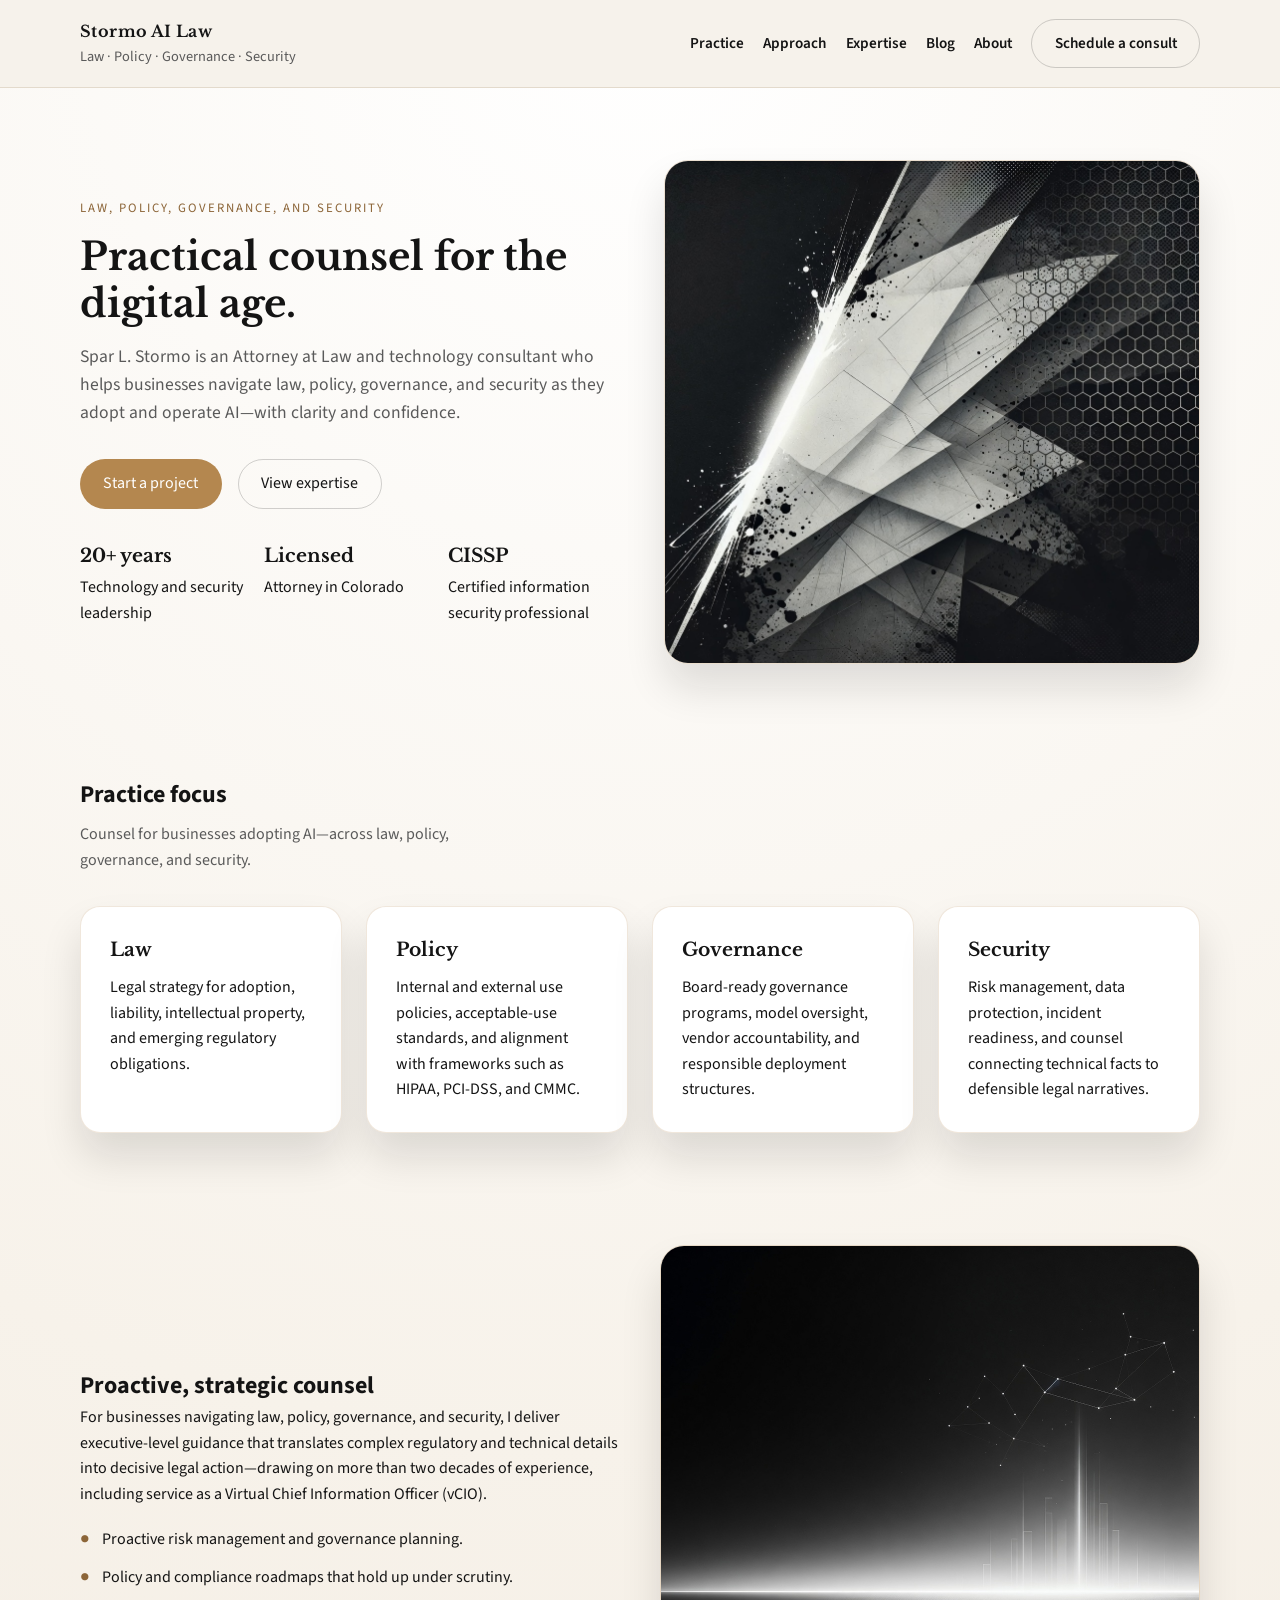
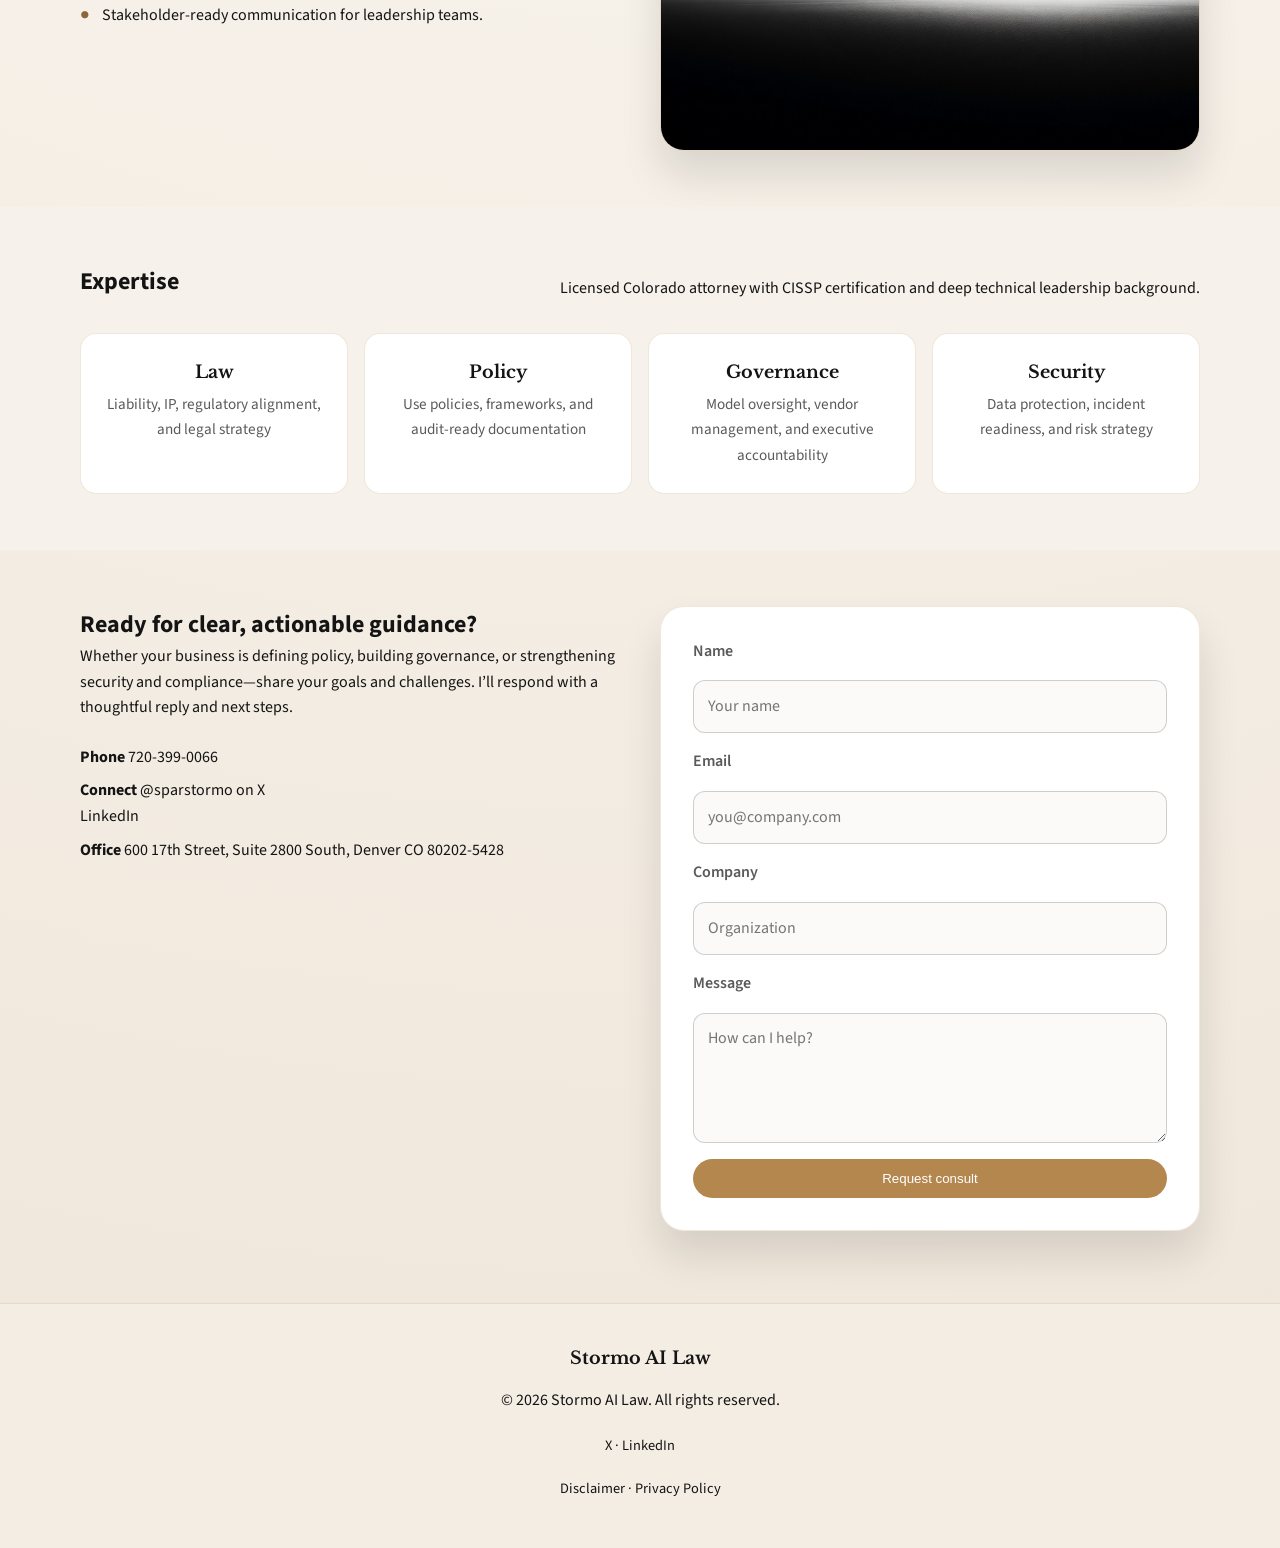
==== index.html @ 8c3a7515 "Add X and LinkedIn profile links across the site. Include social links in footers, contact sections," ====
<!doctype html>
<html lang="en">
  <head>
    <meta charset="utf-8" />
    <meta name="viewport" content="width=device-width, initial-scale=1" />
    <title>Stormo AI Law | Law, Policy, Governance & Security | Denver, Colorado</title>
    <meta name="description" content="Counsel for businesses on law, policy, governance, and security in the age of AI. Spar L. Stormo — Attorney at Law, CISSP. Licensed in Colorado." />
    <meta property="og:title" content="Stormo AI Law" />
    <meta property="og:description" content="Counsel for businesses on law, policy, governance, and security in the age of AI." />
    <meta property="og:image" content="https://stormo.com/assets/image2.jpg" />
    <meta property="og:image:alt" content="Abstract graphic representing governance and security" />
    <meta property="og:type" content="website" />
    <meta property="og:url" content="https://stormo.com/" />
    <meta name="twitter:card" content="summary_large_image" />
    <meta name="twitter:title" content="Stormo AI Law" />
    <meta name="twitter:description" content="Counsel for businesses on law, policy, governance, and security in the age of AI." />
    <meta name="twitter:image" content="https://stormo.com/assets/image2.jpg" />
    <link rel="canonical" href="https://stormo.com/" />
    <link rel="icon" href="favicon.ico" sizes="32x32" />
    <link rel="icon" href="favicon-32x32.png" type="image/png" sizes="32x32" />
    <link rel="apple-touch-icon" href="apple-touch-icon.png" />
    <link rel="preconnect" href="https://fonts.googleapis.com" />
    <link rel="preconnect" href="https://fonts.gstatic.com" crossorigin />
    <link
      href="https://fonts.googleapis.com/css2?family=Libre+Baskerville:wght@400;700&family=Source+Sans+3:wght@300;400;600&display=swap"
      rel="stylesheet"
    />
    <link rel="stylesheet" href="styles.css" />
    <script type="application/ld+json">
    {
      "@context": "https://schema.org",
      "@type": "LegalService",
      "name": "Stormo AI Law",
      "description": "Counsel for businesses on law, policy, governance, and security in the age of AI.",
      "url": "https://stormo.com",
      "logo": "https://stormo.com/assets/image2.jpg",
      "image": "https://stormo.com/assets/image2.jpg",
      "address": {
        "@type": "PostalAddress",
        "streetAddress": "600 17th Street, Suite 2800 South",
        "addressLocality": "Denver",
        "addressRegion": "CO",
        "postalCode": "80202-5428",
        "addressCountry": "US"
      },
      "telephone": "+17203990066",
      "email": "info@stormo.com",
      "sameAs": [
        "https://x.com/sparstormo",
        "https://www.linkedin.com/in/sparstormo/"
      ],
      "areaServed": {
        "@type": "Country",
        "name": "United States"
      },
      "serviceType": ["Law", "Policy", "Governance", "Security"],
      "founder": {
        "@type": "Person",
        "name": "Spar L. Stormo",
        "jobTitle": "Attorney at Law",
        "knowsAbout": ["Artificial Intelligence", "Law", "Policy", "Governance", "Security", "HIPAA", "PCI-DSS", "CMMC"],
        "hasCredential": {
          "@type": "EducationalOccupationalCredential",
          "credentialCategory": "Professional Certification",
          "name": "CISSP"
        }
      }
    }
    </script>
  </head>
  <body>
    <a class="skip-link" href="#main">Skip to content</a>
    <header class="site-header">
      <div class="wrap">
        <a href="index.html" class="brand">
          <div>
            <p class="brand-title">Stormo AI Law</p>
            <p class="brand-subtitle">Law · Policy · Governance · Security</p>
          </div>
        </a>
        <button class="nav-toggle" type="button" aria-expanded="false" aria-controls="site-nav" aria-label="Open menu">
          <span class="nav-toggle-icon" aria-hidden="true"></span>
        </button>
        <nav class="nav" id="site-nav">
          <a href="#practice">Practice</a>
          <a href="#approach">Approach</a>
          <a href="#expertise">Expertise</a>
          <a href="blog.html">Blog</a>
          <a href="about.html">About</a>
          <a href="#contact" class="btn">Schedule a consult</a>
        </nav>
      </div>
    </header>

    <main id="main">
      <section class="hero">
        <div class="wrap hero-grid">
          <div class="hero-copy">
            <p class="kicker">Law, policy, governance, and security</p>
            <h1>Practical counsel for the digital age.</h1>
            <p class="lede">
              Spar L. Stormo is an Attorney at Law and technology consultant who
              helps businesses navigate law, policy, governance, and security as
              they adopt and operate AI—with clarity and confidence.
            </p>
            <div class="hero-actions">
              <a href="#contact" class="btn primary">Start a project</a>
              <a href="#expertise" class="btn ghost">View expertise</a>
            </div>
            <div class="hero-highlights">
              <div>
                <h3>20+ years</h3>
                <p>Technology and security leadership</p>
              </div>
              <div>
                <h3>Licensed</h3>
                <p>Attorney in Colorado</p>
              </div>
              <div>
                <h3>CISSP</h3>
                <p>Certified information security professional</p>
              </div>
            </div>
          </div>
          <div class="hero-image">
            <img src="assets/image2.jpg" alt="Abstract graphic representing policy, governance, and security" width="896" height="504" />
          </div>
        </div>
      </section>

      <section id="practice" class="band">
        <div class="wrap">
          <h2>Practice focus</h2>
          <p class="band-intro">Counsel for businesses adopting AI—across law, policy, governance, and security.</p>
          <div class="cards">
            <article>
              <h3>Law</h3>
              <p>
                Legal strategy for adoption, liability, intellectual property,
                and emerging regulatory obligations.
              </p>
            </article>
            <article>
              <h3>Policy</h3>
              <p>
                Internal and external use policies, acceptable-use standards, and
                alignment with frameworks such as HIPAA, PCI-DSS, and CMMC.
              </p>
            </article>
            <article>
              <h3>Governance</h3>
              <p>
                Board-ready governance programs, model oversight, vendor
                accountability, and responsible deployment structures.
              </p>
            </article>
            <article>
              <h3>Security</h3>
              <p>
                Risk management, data protection, incident readiness,
                and counsel connecting technical facts to defensible legal narratives.
              </p>
            </article>
          </div>
        </div>
      </section>

      <section id="approach" class="split">
        <div class="wrap split-grid">
          <div>
            <h2>Proactive, strategic counsel</h2>
            <p>
              For businesses navigating law, policy, governance, and security,
              I deliver executive-level guidance that translates complex regulatory
              and technical details into decisive legal action—drawing on more than
              two decades of experience, including service as a Virtual Chief
              Information Officer (vCIO).
            </p>
            <ul>
              <li>Proactive risk management and governance planning.</li>
              <li>Policy and compliance roadmaps that hold up under scrutiny.</li>
              <li>Stakeholder-ready communication for leadership teams.</li>
            </ul>
          </div>
          <div class="graphic-panel">
            <img src="assets/image1.jpg" alt="" width="896" height="504" loading="lazy" />
          </div>
        </div>
      </section>

      <section id="expertise" class="band muted">
        <div class="wrap">
          <div class="insights-head">
            <h2>Expertise</h2>
            <p>
              Licensed Colorado attorney with CISSP certification and deep
              technical leadership background.
            </p>
          </div>
          <div class="pillar-grid">
            <div class="pillar">
              <strong>Law</strong>
              <span>Liability, IP, regulatory alignment, and legal strategy</span>
            </div>
            <div class="pillar">
              <strong>Policy</strong>
              <span>Use policies, frameworks, and audit-ready documentation</span>
            </div>
            <div class="pillar">
              <strong>Governance</strong>
              <span>Model oversight, vendor management, and executive accountability</span>
            </div>
            <div class="pillar">
              <strong>Security</strong>
              <span>Data protection, incident readiness, and risk strategy</span>
            </div>
          </div>
        </div>
      </section>

      <section id="contact" class="contact">
        <div class="wrap contact-grid">
          <div>
            <h2>Ready for clear, actionable guidance?</h2>
            <p>
              Whether your business is defining policy, building governance,
              or strengthening security and compliance—share your goals and
              challenges. I’ll respond with a thoughtful reply and next steps.
            </p>
            <address class="contact-info">
              <p>
                <strong>Phone</strong>
                <a href="tel:+17203990066">720-399-0066</a>
              </p>
              <p>
                <strong>Connect</strong>
                <a href="https://x.com/sparstormo" target="_blank" rel="noopener noreferrer">@sparstormo on X</a><br />
                <a href="https://www.linkedin.com/in/sparstormo/" target="_blank" rel="noopener noreferrer">LinkedIn</a>
              </p>
              <p>
                <strong>Office</strong> 600 17th Street, Suite 2800 South, Denver
                CO 80202-5428
              </p>
            </address>
          </div>
          <form class="contact-card" id="contact-form">
            <label for="contact-name">Name</label>
            <input id="contact-name" name="name" type="text" placeholder="Your name" autocomplete="name" required />
            <label for="contact-email">Email</label>
            <input id="contact-email" name="email" type="email" placeholder="you@company.com" autocomplete="email" required />
            <label for="contact-company">Company</label>
            <input id="contact-company" name="company" type="text" placeholder="Organization" autocomplete="organization" />
            <label for="contact-message">Message</label>
            <textarea id="contact-message" name="body" rows="4" placeholder="How can I help?" required></textarea>
            <button type="submit" class="btn primary">Request consult</button>
          </form>
          <script>
            document.getElementById("contact-form").addEventListener("submit", function (e) {
              e.preventDefault();
              var name = encodeURIComponent(document.getElementById("contact-name").value || "");
              var email = encodeURIComponent(document.getElementById("contact-email").value || "");
              var company = encodeURIComponent(document.getElementById("contact-company").value || "");
              var body = encodeURIComponent(document.getElementById("contact-message").value || "");
              var line = "%0D%0A";
              var mailtoBody = "Name: " + name + line + "Email: " + email + line + "Company: " + company + line + line + "Message:" + line + body;
              window.location.href = "mailto:info@stormo.com?subject=Consultation%20Request&body=" + mailtoBody;
            });
          </script>
        </div>
      </section>
    </main>

    <footer class="site-footer">
      <div class="wrap footer-grid">
        <div class="footer-brand">
          <p>Stormo AI Law</p>
        </div>
        <p>© 2026 Stormo AI Law. All rights reserved.</p>
        <p class="footer-links">
          <a href="https://x.com/sparstormo" target="_blank" rel="noopener noreferrer">X</a> ·
          <a href="https://www.linkedin.com/in/sparstormo/" target="_blank" rel="noopener noreferrer">LinkedIn</a>
        </p>
        <p class="footer-links">
          <a href="disclaimer.html">Disclaimer</a> · <a href="privacy.html">Privacy Policy</a>
        </p>
      </div>
    </footer>
    <script src="nav.js"></script>
  </body>
</html>
---- styles.css ----
:root {
  color-scheme: only light;
  --ink: #141414;
  --muted: #5a5a5a;
  --accent: #b4874f;
  --accent-dark: #8c6538;
  --parchment: #f6f1ea;
  --linen: #efe6da;
  --panel-dark: #111111;
  --shadow: 0 24px 40px rgba(20, 17, 14, 0.12);
}

* {
  box-sizing: border-box;
  margin: 0;
  padding: 0;
}

body {
  font-family: "Source Sans 3", sans-serif;
  color: var(--ink);
  background: radial-gradient(circle at top, #ffffff 0%, #f7f2ea 45%, #efe6da 100%);
  line-height: 1.6;
}

img {
  max-width: 100%;
  display: block;
}

a {
  color: inherit;
  text-decoration: none;
}

.wrap {
  width: min(1120px, 92vw);
  margin: 0 auto;
}

.site-header {
  position: sticky;
  top: 0;
  z-index: 20;
  backdrop-filter: blur(14px);
  background: rgba(246, 241, 234, 0.92);
  border-bottom: 1px solid rgba(150, 120, 80, 0.2);
}

.skip-link {
  position: absolute;
  left: -9999px;
  top: 0;
  z-index: 100;
  padding: 0.75rem 1.25rem;
  background: var(--accent);
  color: #fff;
  font-weight: 600;
  border-radius: 0 0 12px 0;
}

.skip-link:focus-visible {
  left: 0;
  outline: 2px solid var(--ink);
  outline-offset: 2px;
}

.site-header .wrap {
  display: flex;
  align-items: center;
  justify-content: space-between;
  padding: 1.2rem 0;
  gap: 2rem;
}

.nav-toggle {
  display: none;
  align-items: center;
  justify-content: center;
  width: 2.75rem;
  height: 2.75rem;
  border-radius: 12px;
  border: 1px solid rgba(31, 31, 31, 0.2);
  background: #fff;
  cursor: pointer;
  flex-shrink: 0;
}

.nav-toggle:focus-visible {
  outline: 2px solid rgba(180, 135, 79, 0.6);
  outline-offset: 2px;
}

.nav-toggle-icon,
.nav-toggle-icon::before,
.nav-toggle-icon::after {
  display: block;
  width: 1.25rem;
  height: 2px;
  background: var(--ink);
  border-radius: 999px;
  transition: transform 0.2s ease, opacity 0.2s ease;
}

.nav-toggle-icon {
  position: relative;
}

.nav-toggle-icon::before,
.nav-toggle-icon::after {
  content: "";
  position: absolute;
  left: 0;
}

.nav-toggle-icon::before {
  top: -6px;
}

.nav-toggle-icon::after {
  top: 6px;
}

body.nav-open .nav-toggle-icon {
  background: transparent;
}

body.nav-open .nav-toggle-icon::before {
  top: 0;
  transform: rotate(45deg);
}

body.nav-open .nav-toggle-icon::after {
  top: 0;
  transform: rotate(-45deg);
}

.brand {
  display: flex;
  align-items: center;
  gap: 1rem;
}

.brand-mark {
  width: 48px;
  height: 48px;
  flex-shrink: 0;
}

.brand-title {
  font-family: "Libre Baskerville", serif;
  font-weight: 700;
  letter-spacing: 0.4px;
}

.brand-subtitle {
  color: var(--muted);
  font-size: 0.9rem;
}

.nav {
  display: flex;
  align-items: center;
  gap: 1.2rem;
  font-size: 0.95rem;
}

.nav a {
  position: relative;
  font-weight: 600;
}

.nav a::after {
  content: "";
  position: absolute;
  left: 0;
  bottom: -6px;
  width: 0;
  height: 2px;
  background: var(--accent);
  transition: width 0.2s ease;
}

.nav a:hover::after,
.nav a:focus-visible::after {
  width: 100%;
}

.btn {
  display: inline-flex;
  align-items: center;
  justify-content: center;
  padding: 0.7rem 1.4rem;
  border-radius: 999px;
  border: 1px solid rgba(31, 31, 31, 0.2);
  transition: transform 0.2s ease, box-shadow 0.2s ease, background 0.2s ease;
}

.btn:hover,
.btn:focus-visible {
  transform: translateY(-1px);
  box-shadow: 0 12px 20px rgba(31, 31, 31, 0.12);
}

.btn.primary {
  background: var(--accent);
  color: #fff;
  border-color: transparent;
}

.btn.primary:hover,
.btn.primary:focus-visible {
  background: var(--accent-dark);
}

.btn.ghost {
  background: transparent;
}

.hero {
  padding: 4.5rem 0 3.5rem;
}

.about-hero {
  padding: 4.5rem 0 3.5rem;
}

.about-grid {
  display: grid;
  grid-template-columns: repeat(auto-fit, minmax(280px, 1fr));
  gap: 3rem;
  align-items: center;
}

.about-image img {
  width: 100%;
  max-width: 360px;
  aspect-ratio: 1 / 1;
  object-fit: cover;
  object-position: center top;
  border-radius: 28px;
  box-shadow: var(--shadow);
  border: 1px solid rgba(180, 135, 79, 0.25);
}

.about-details {
  display: grid;
  grid-template-columns: repeat(auto-fit, minmax(180px, 1fr));
  gap: 1rem;
  margin-top: 2rem;
}

.about-details h3 {
  font-family: "Libre Baskerville", serif;
  margin-bottom: 0.3rem;
}

.hero-grid {
  display: grid;
  grid-template-columns: repeat(auto-fit, minmax(280px, 1fr));
  gap: 3rem;
  align-items: center;
}

.kicker {
  text-transform: uppercase;
  letter-spacing: 2px;
  font-size: 0.8rem;
  color: var(--accent-dark);
  margin-bottom: 1rem;
}

.hero h1 {
  font-family: "Libre Baskerville", serif;
  font-size: clamp(2.4rem, 3vw, 3.3rem);
  line-height: 1.2;
  margin-bottom: 1rem;
}

.lede {
  font-size: 1.1rem;
  color: var(--muted);
  margin-bottom: 2rem;
}

.hero-actions {
  display: flex;
  gap: 1rem;
  flex-wrap: wrap;
  margin-bottom: 2rem;
}

.hero-highlights {
  display: grid;
  grid-template-columns: repeat(auto-fit, minmax(150px, 1fr));
  gap: 1rem;
}

.hero-highlights h3 {
  font-family: "Libre Baskerville", serif;
  margin-bottom: 0.25rem;
}

.hero-image img {
  width: 100%;
  aspect-ratio: 16 / 9;
  object-fit: cover;
  object-position: right center;
  border-radius: 24px;
  box-shadow: var(--shadow);
  border: 1px solid rgba(180, 135, 79, 0.25);
}

.graphic-panel {
  border-radius: 24px;
  overflow: hidden;
  box-shadow: var(--shadow);
  border: 1px solid rgba(180, 135, 79, 0.25);
}

.about-hero .about-copy {
  max-width: 48rem;
}

.graphic-panel img,
.graphic-panel svg {
  width: 100%;
  display: block;
}

.graphic-panel img {
  aspect-ratio: 16 / 9;
  object-fit: cover;
  object-position: center;
}

.band {
  padding: 3.5rem 0;
}

.band-intro {
  margin-top: 0.5rem;
  color: var(--muted);
  max-width: 52ch;
}

.band.muted {
  background: var(--parchment);
}

.cards {
  display: grid;
  grid-template-columns: repeat(auto-fit, minmax(230px, 1fr));
  gap: 1.5rem;
  margin-top: 2rem;
}

.cards article {
  padding: 1.8rem;
  border-radius: 20px;
  background: #fff;
  box-shadow: var(--shadow);
  border: 1px solid rgba(180, 135, 79, 0.2);
}

.card-icon {
  width: 48px;
  height: 48px;
  margin-bottom: 1rem;
}

.cards h3 {
  font-family: "Libre Baskerville", serif;
  margin-bottom: 0.6rem;
}

.split {
  padding: 3.5rem 0;
}

.split-grid {
  display: grid;
  grid-template-columns: repeat(auto-fit, minmax(280px, 1fr));
  gap: 2.5rem;
  align-items: center;
}

.split ul {
  list-style: none;
  margin-top: 1.2rem;
  display: grid;
  gap: 0.8rem;
}

.split ul li {
  padding-left: 1.4rem;
  position: relative;
}

.split ul li::before {
  content: "●";
  position: absolute;
  left: 0;
  color: var(--accent-dark);
}

.insights-head {
  display: flex;
  justify-content: space-between;
  align-items: flex-end;
  gap: 1.5rem;
  flex-wrap: wrap;
}

.pillar-grid {
  display: grid;
  grid-template-columns: repeat(auto-fit, minmax(200px, 1fr));
  gap: 1rem;
  margin-top: 2rem;
}

.pillar {
  padding: 1.5rem;
  border-radius: 16px;
  background: #fff;
  border: 1px solid rgba(180, 135, 79, 0.2);
  text-align: center;
}

.pillar strong {
  display: block;
  font-family: "Libre Baskerville", serif;
  font-size: 1.1rem;
  margin-bottom: 0.35rem;
}

.pillar span {
  color: var(--muted);
  font-size: 0.95rem;
}

.contact {
  padding: 3.5rem 0 4.5rem;
}

.contact-grid {
  display: grid;
  grid-template-columns: repeat(auto-fit, minmax(280px, 1fr));
  gap: 2.5rem;
  align-items: start;
}

.contact-info {
  margin-top: 1.5rem;
  display: grid;
  gap: 0.5rem;
  font-style: normal;
}

.contact-card {
  background: #fff;
  padding: 2rem;
  border-radius: 24px;
  box-shadow: var(--shadow);
  border: 1px solid rgba(180, 135, 79, 0.2);
  display: grid;
  gap: 1rem;
}

.about-quote {
  background: var(--parchment);
  padding: 2rem;
  border-radius: 24px;
  border: 1px solid rgba(180, 135, 79, 0.2);
  display: grid;
  gap: 0.8rem;
}

.about-quote h3 {
  font-family: "Libre Baskerville", serif;
}

label {
  display: grid;
  gap: 0.4rem;
  font-weight: 600;
  color: var(--muted);
}

input,
textarea {
  font: inherit;
  padding: 0.8rem 0.9rem;
  border-radius: 12px;
  border: 1px solid rgba(31, 31, 31, 0.2);
  background: #fbfaf8;
}

input:focus,
textarea:focus {
  outline: 2px solid rgba(180, 135, 79, 0.4);
  border-color: rgba(180, 135, 79, 0.5);
}

.site-footer {
  padding: 2.5rem 0 3rem;
  border-top: 1px solid rgba(180, 135, 79, 0.2);
  background: #f3ede4;
}

.footer-grid {
  display: grid;
  gap: 1rem;
  justify-items: center;
  text-align: center;
}

.footer-brand {
  display: flex;
  align-items: center;
  gap: 0.75rem;
}

.footer-brand .brand-mark {
  width: 40px;
  height: 40px;
}

.footer-brand p {
  font-family: "Libre Baskerville", serif;
  font-weight: 700;
  font-size: 1.1rem;
}

.footer-links {
  font-size: 0.9rem;
  margin-top: 0.25rem;
}

/* Blog */
.blog-hero {
  padding: 4rem 0 2.5rem;
}

.blog-hero .lede {
  margin-bottom: 0;
  max-width: 52ch;
}

.blog-hero .lede a {
  color: var(--accent-dark);
  font-weight: 600;
}

.blog-hero .lede a:hover {
  text-decoration: underline;
}

.blog-list {
  display: grid;
  gap: 1.5rem;
  max-width: 680px;
}

.post-card {
  padding: 2rem;
  border-radius: 20px;
  background: #fff;
  box-shadow: var(--shadow);
  border: 1px solid rgba(180, 135, 79, 0.2);
  display: grid;
  gap: 0.5rem;
}

.post-date {
  font-size: 0.9rem;
  color: var(--muted);
}

.post-card h2 {
  font-family: "Libre Baskerville", serif;
  font-size: 1.35rem;
  line-height: 1.3;
  margin-bottom: 0.25rem;
}

.post-card h2 a:hover {
  color: var(--accent-dark);
}

.post-card p {
  color: var(--muted);
  font-size: 0.98rem;
}

.post-link {
  font-weight: 600;
  margin-top: 0.5rem;
  display: inline-block;
}

.post-link::after {
  content: " →";
  color: var(--accent);
}

.blog-empty {
  max-width: 680px;
  padding: 2rem;
  border-radius: 20px;
  background: #fff;
  box-shadow: var(--shadow);
  border: 1px solid rgba(180, 135, 79, 0.2);
}

.blog-empty h2 {
  font-family: "Libre Baskerville", serif;
  margin-bottom: 0.5rem;
}

.blog-empty a {
  color: var(--accent-dark);
  font-weight: 600;
}

.blog-empty a:hover {
  text-decoration: underline;
}

@media (max-width: 768px) {
  .site-header .wrap {
    flex-wrap: wrap;
    align-items: center;
  }

  .brand {
    flex: 1;
    min-width: 0;
  }

  .nav-toggle {
    display: inline-flex;
  }

  .nav {
    display: none;
    width: 100%;
    flex-direction: column;
    align-items: stretch;
    gap: 0.5rem;
    padding-top: 0.5rem;
  }

  body.nav-open .nav {
    display: flex;
  }

  .nav a.btn {
    width: 100%;
    margin-top: 0.25rem;
  }
}

@media (prefers-reduced-motion: reduce) {
  .nav-toggle-icon,
  .nav-toggle-icon::before,
  .nav-toggle-icon::after {
    transition: none;
  }
}

@media (max-width: 900px) and (min-width: 769px) {
  .site-header .wrap {
    flex-direction: column;
    align-items: flex-start;
  }

  .nav {
    flex-wrap: wrap;
    justify-content: flex-start;
  }
}

@media (max-width: 600px) {
  .hero {
    padding-top: 3.5rem;
  }

  .hero-actions {
    flex-direction: column;
    align-items: stretch;
  }
}
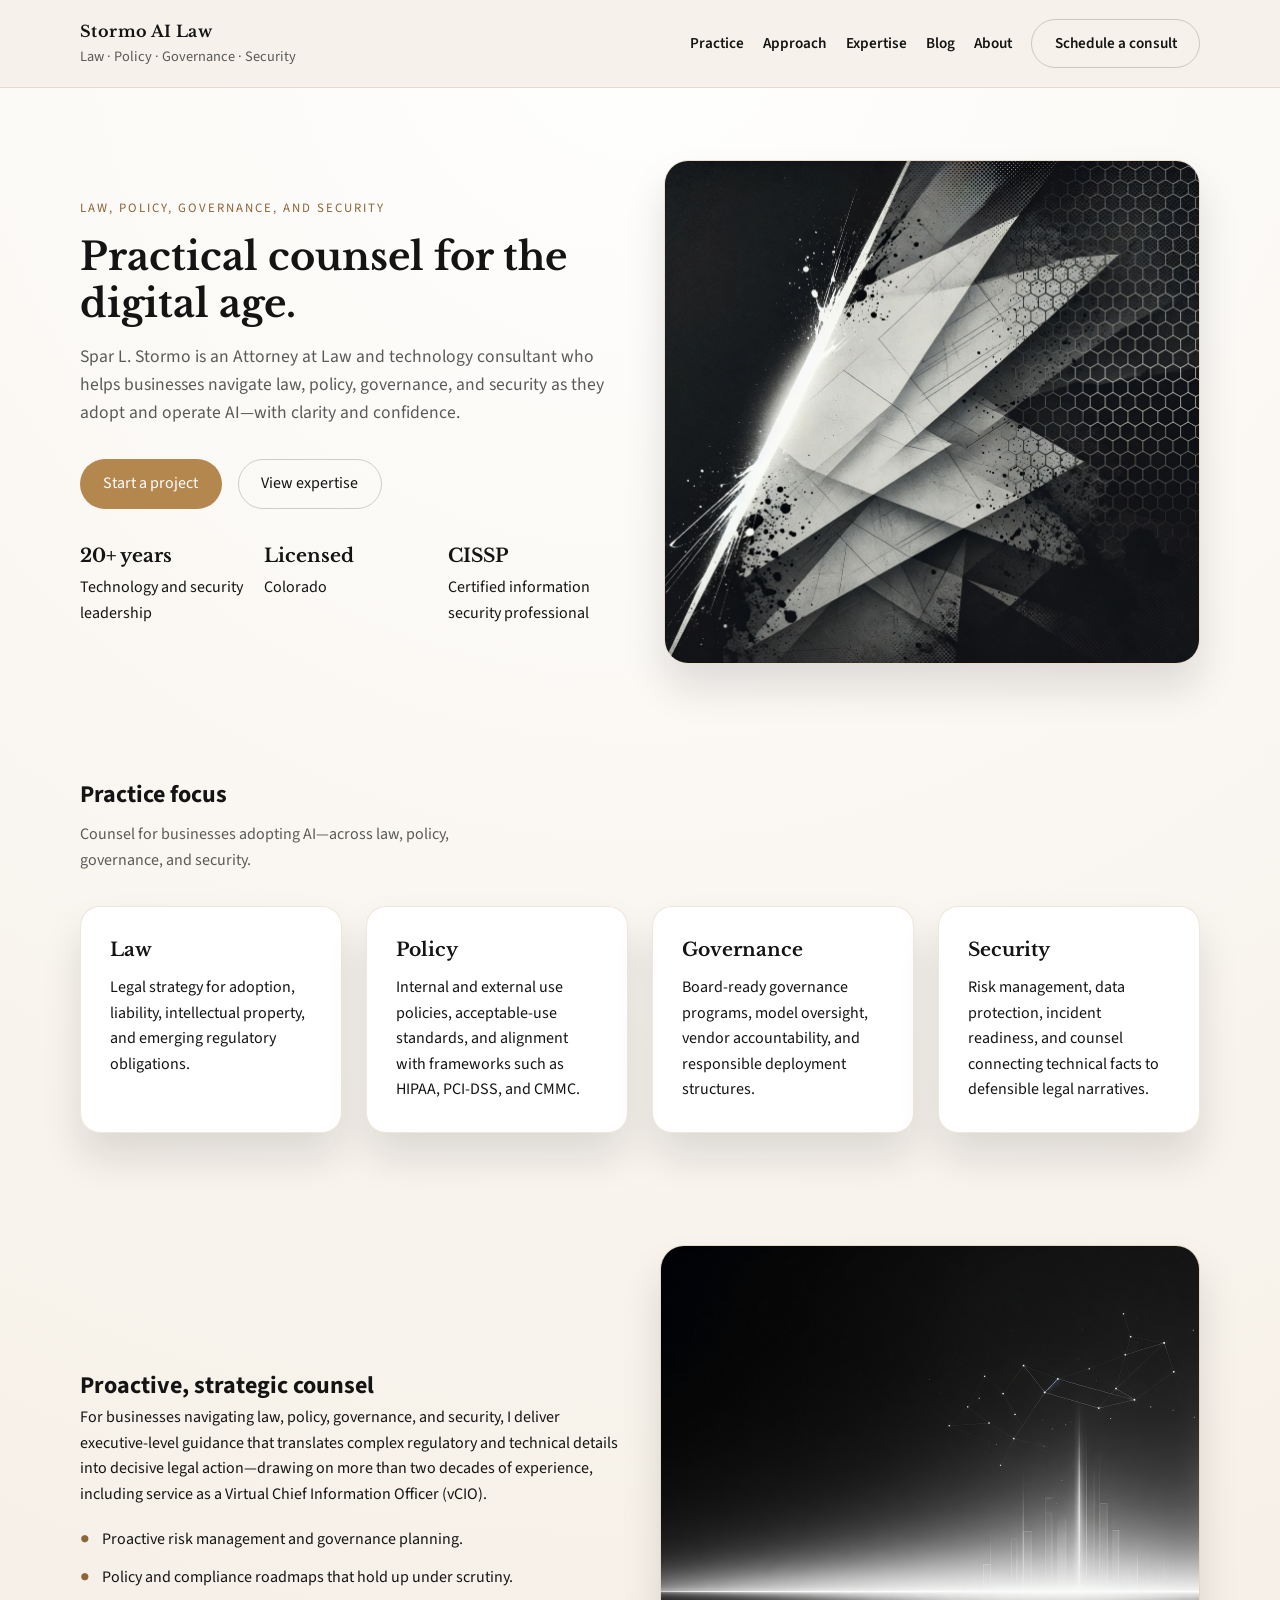
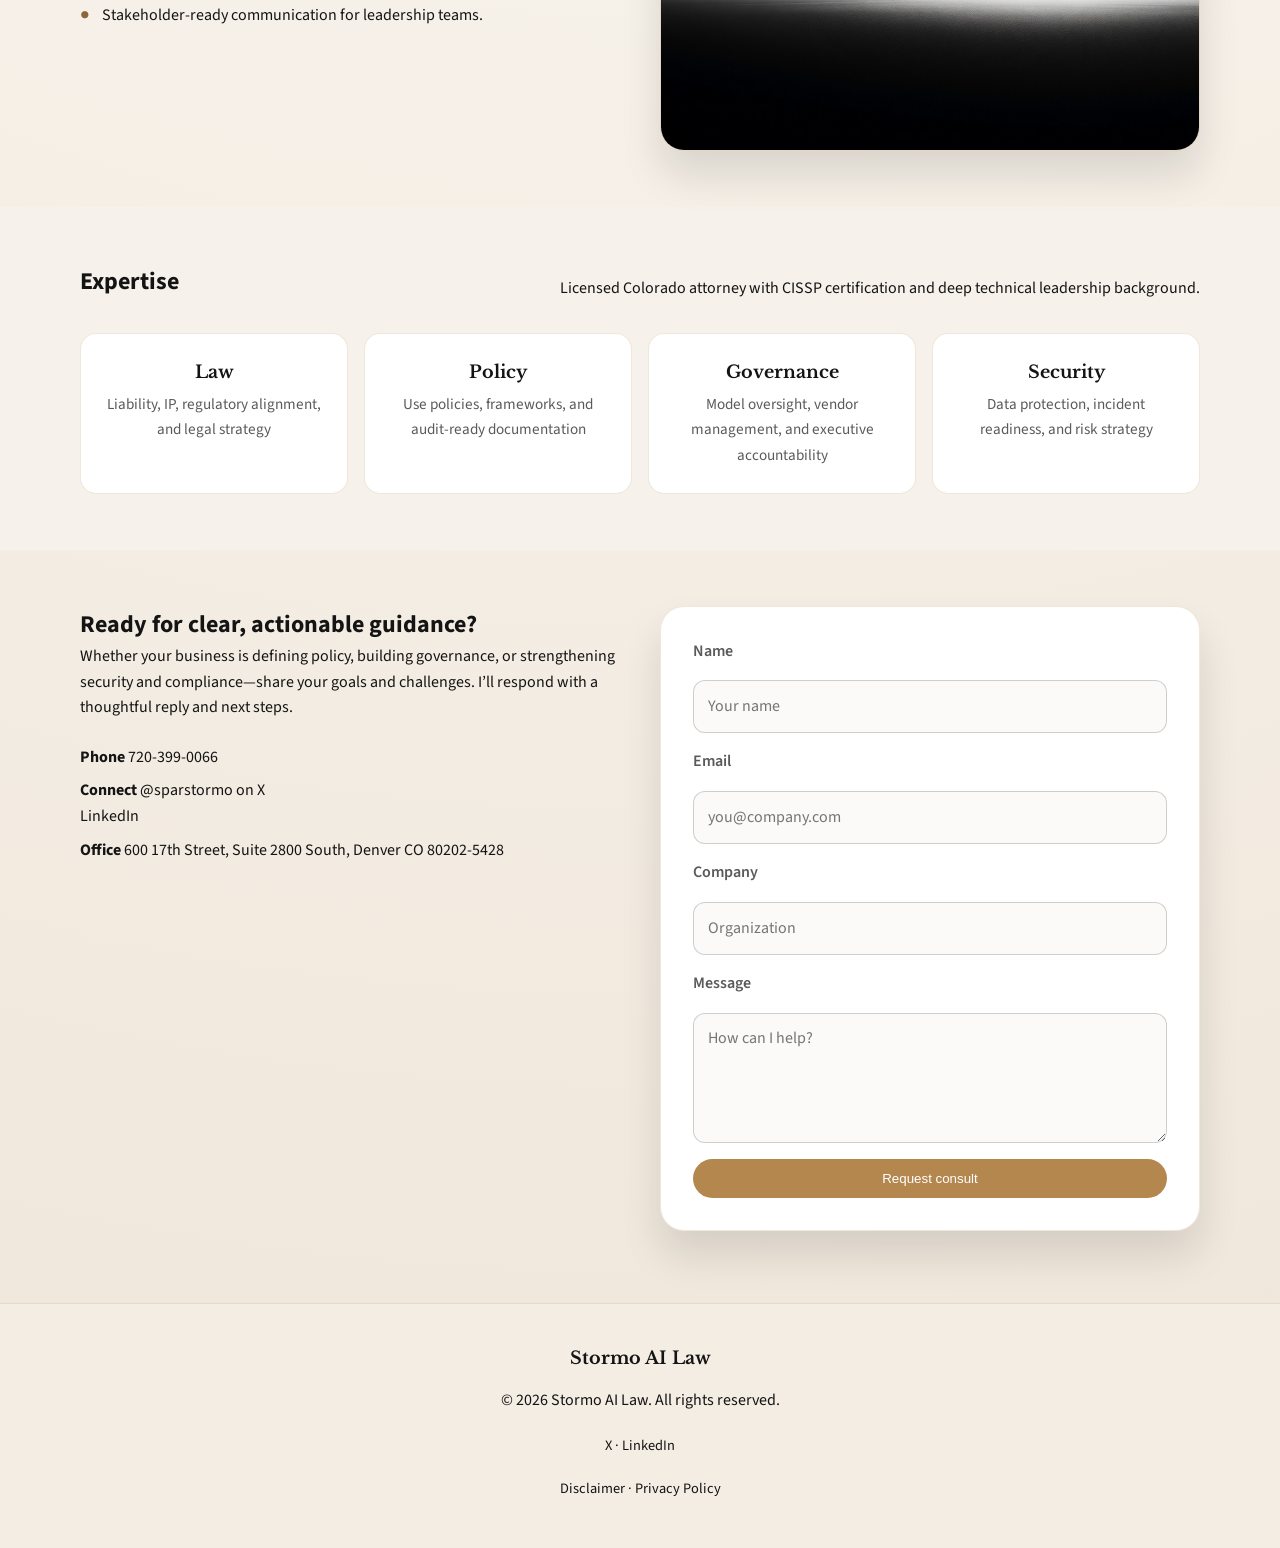
==== commit 6b9d7f28: "Simplify hero credential line to Licensed / Colorado." ====
--- a/index.html
+++ b/index.html
@@ -72,7 +72,7 @@
     <a class="skip-link" href="#main">Skip to content</a>
     <header class="site-header">
       <div class="wrap">
-        <a href="index.html" class="brand">
+        <a href="/" class="brand">
           <div>
             <p class="brand-title">Stormo AI Law</p>
             <p class="brand-subtitle">Law · Policy · Governance · Security</p>
@@ -85,8 +85,8 @@
           <a href="#practice">Practice</a>
           <a href="#approach">Approach</a>
           <a href="#expertise">Expertise</a>
-          <a href="blog.html">Blog</a>
-          <a href="about.html">About</a>
+          <a href="/blog">Blog</a>
+          <a href="/about">About</a>
           <a href="#contact" class="btn">Schedule a consult</a>
         </nav>
       </div>
@@ -114,7 +114,7 @@
               </div>
               <div>
                 <h3>Licensed</h3>
-                <p>Attorney in Colorado</p>
+                <p>Colorado</p>
               </div>
               <div>
                 <h3>CISSP</h3>
@@ -281,7 +281,7 @@
           <a href="https://www.linkedin.com/in/sparstormo/" target="_blank" rel="noopener noreferrer">LinkedIn</a>
         </p>
         <p class="footer-links">
-          <a href="disclaimer.html">Disclaimer</a> · <a href="privacy.html">Privacy Policy</a>
+          <a href="/disclaimer">Disclaimer</a> · <a href="/privacy">Privacy Policy</a>
         </p>
       </div>
     </footer>
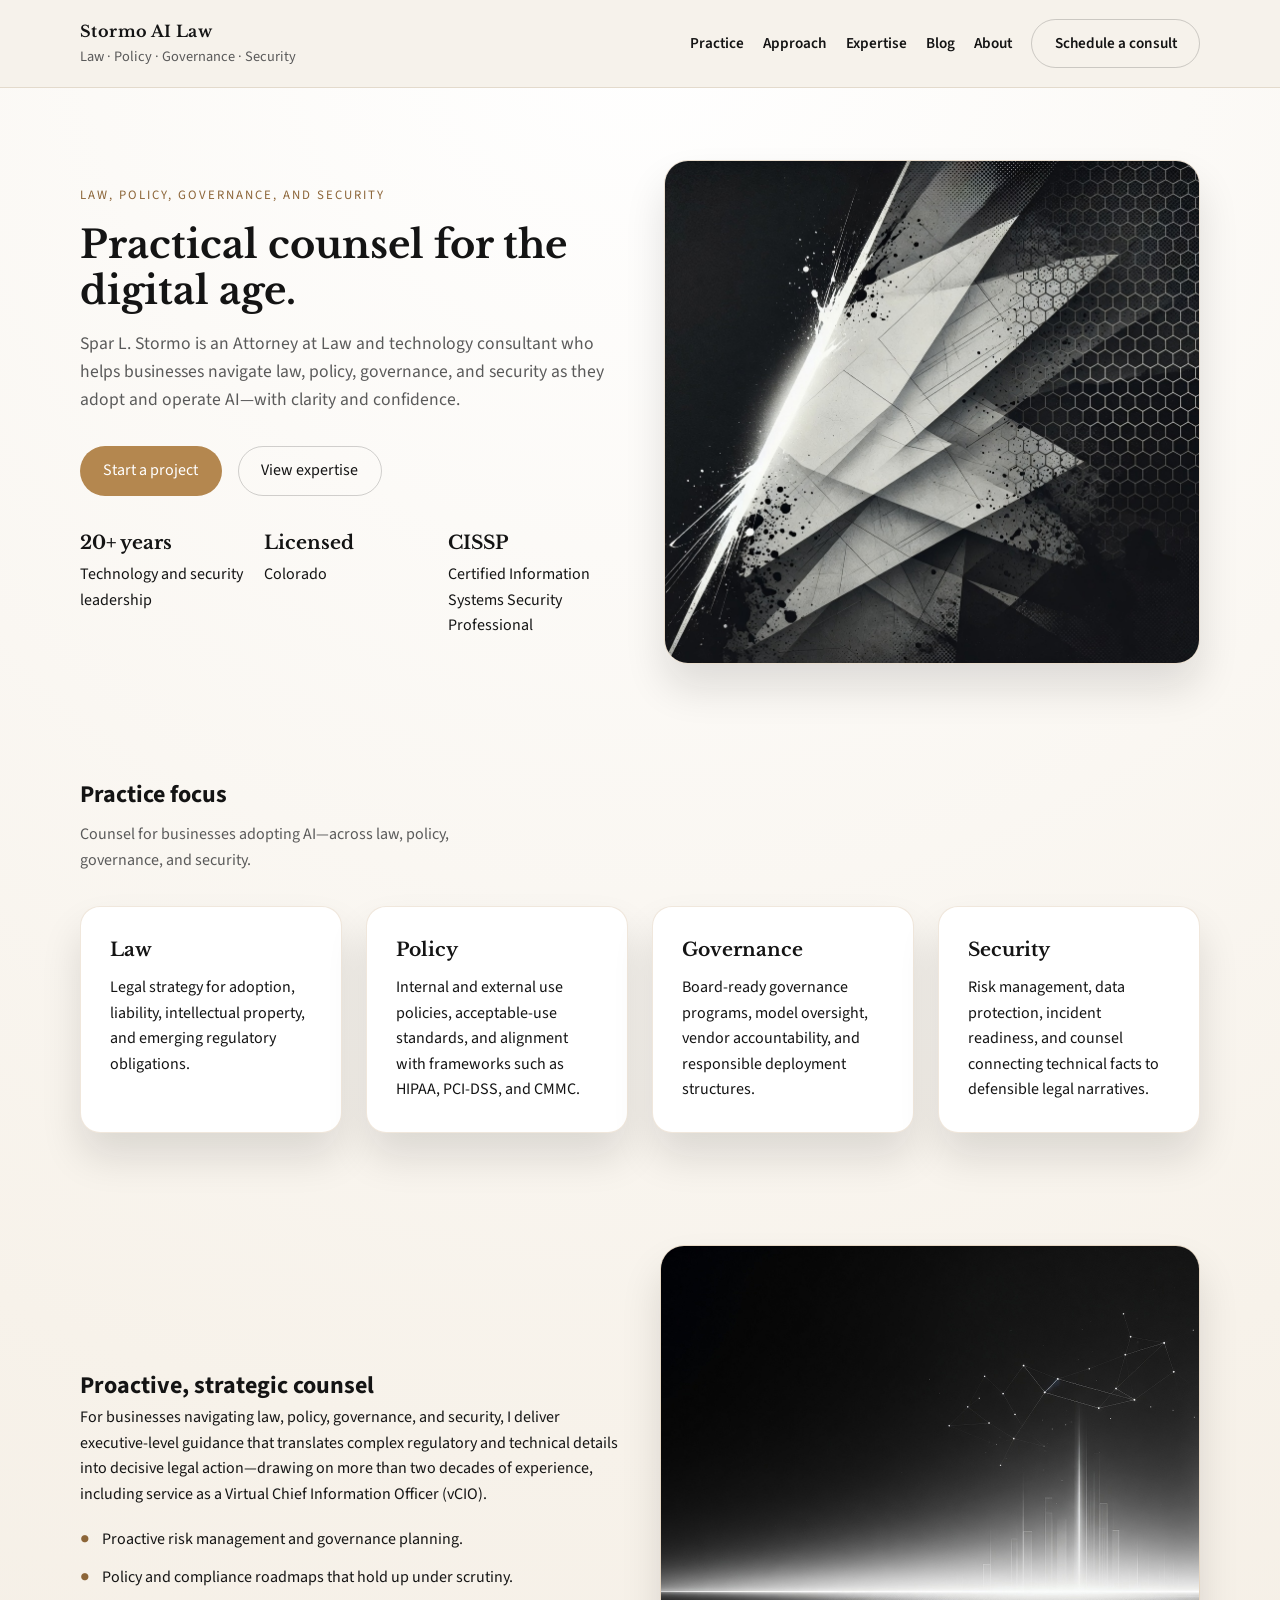
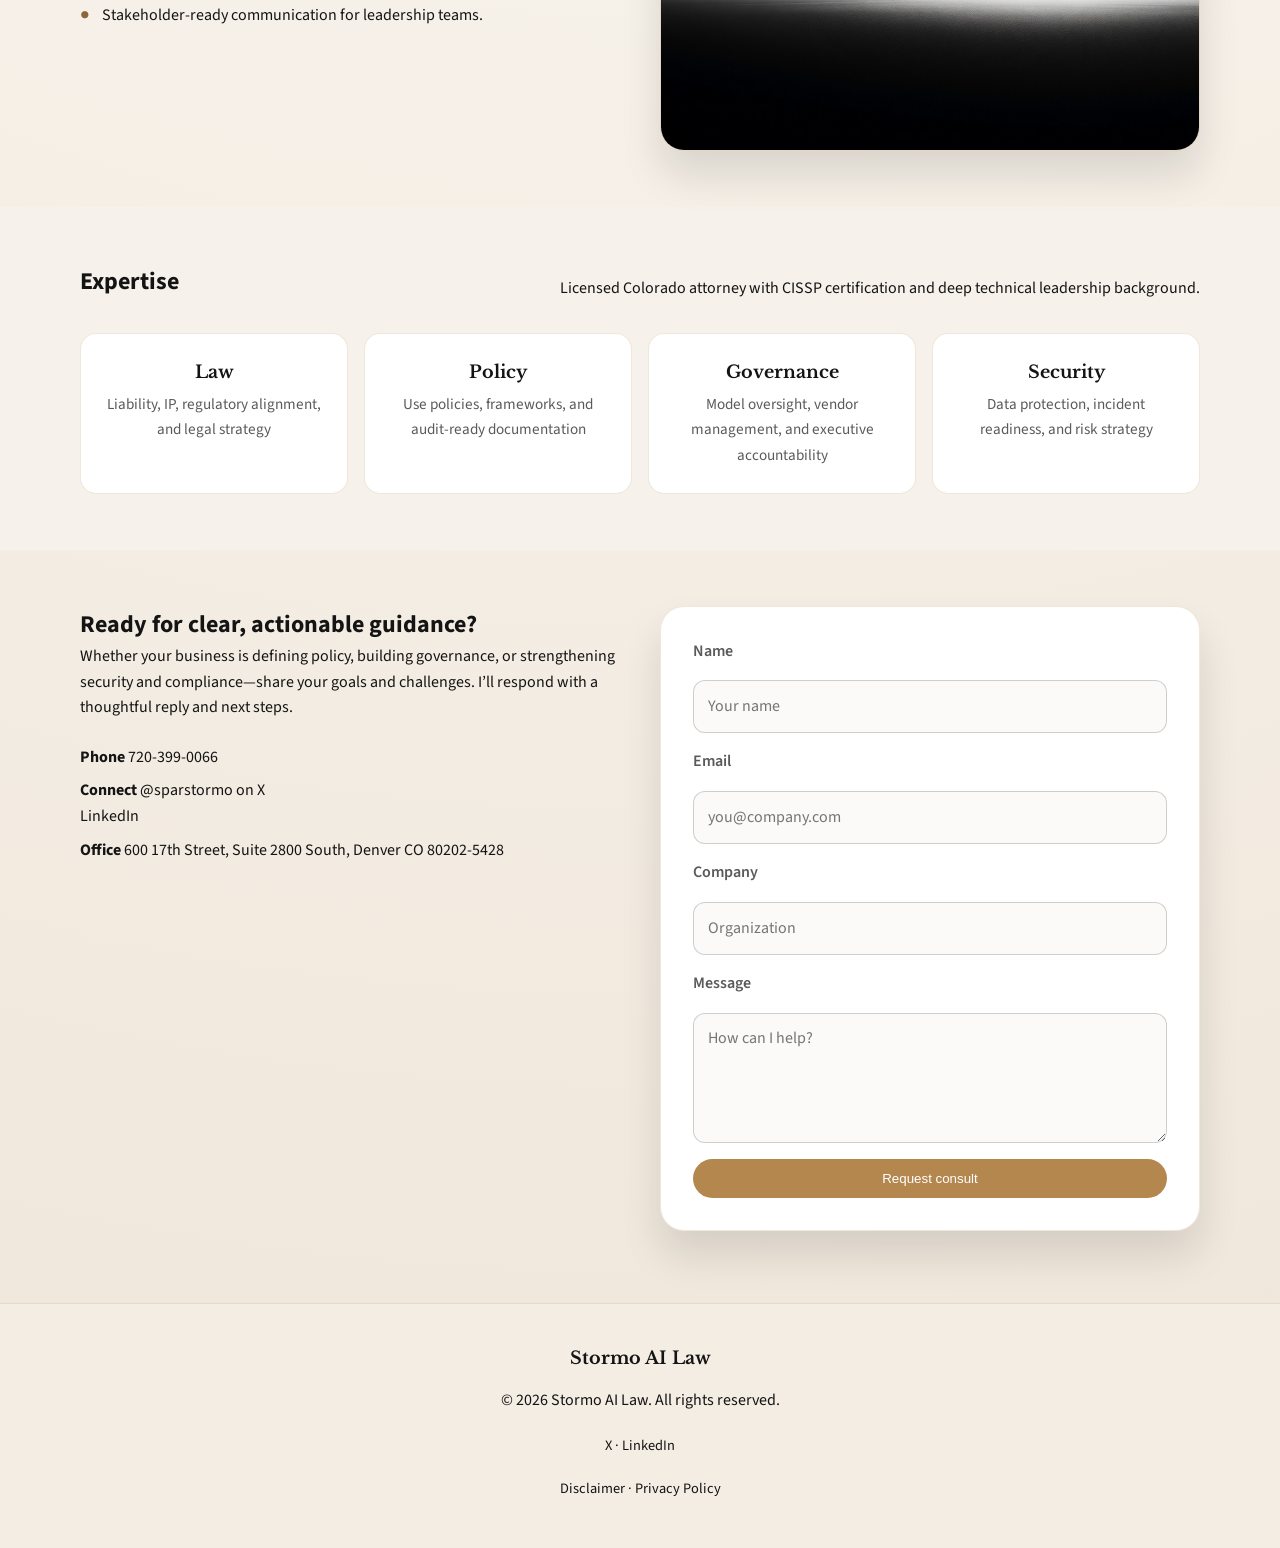
==== commit a5f46ec9: "Correct CISSP expansion to Certified Information Systems Security Professional." ====
--- a/index.html
+++ b/index.html
@@ -118,7 +118,7 @@
               </div>
               <div>
                 <h3>CISSP</h3>
-                <p>Certified information security professional</p>
+                <p>Certified Information Systems Security Professional</p>
               </div>
             </div>
           </div>
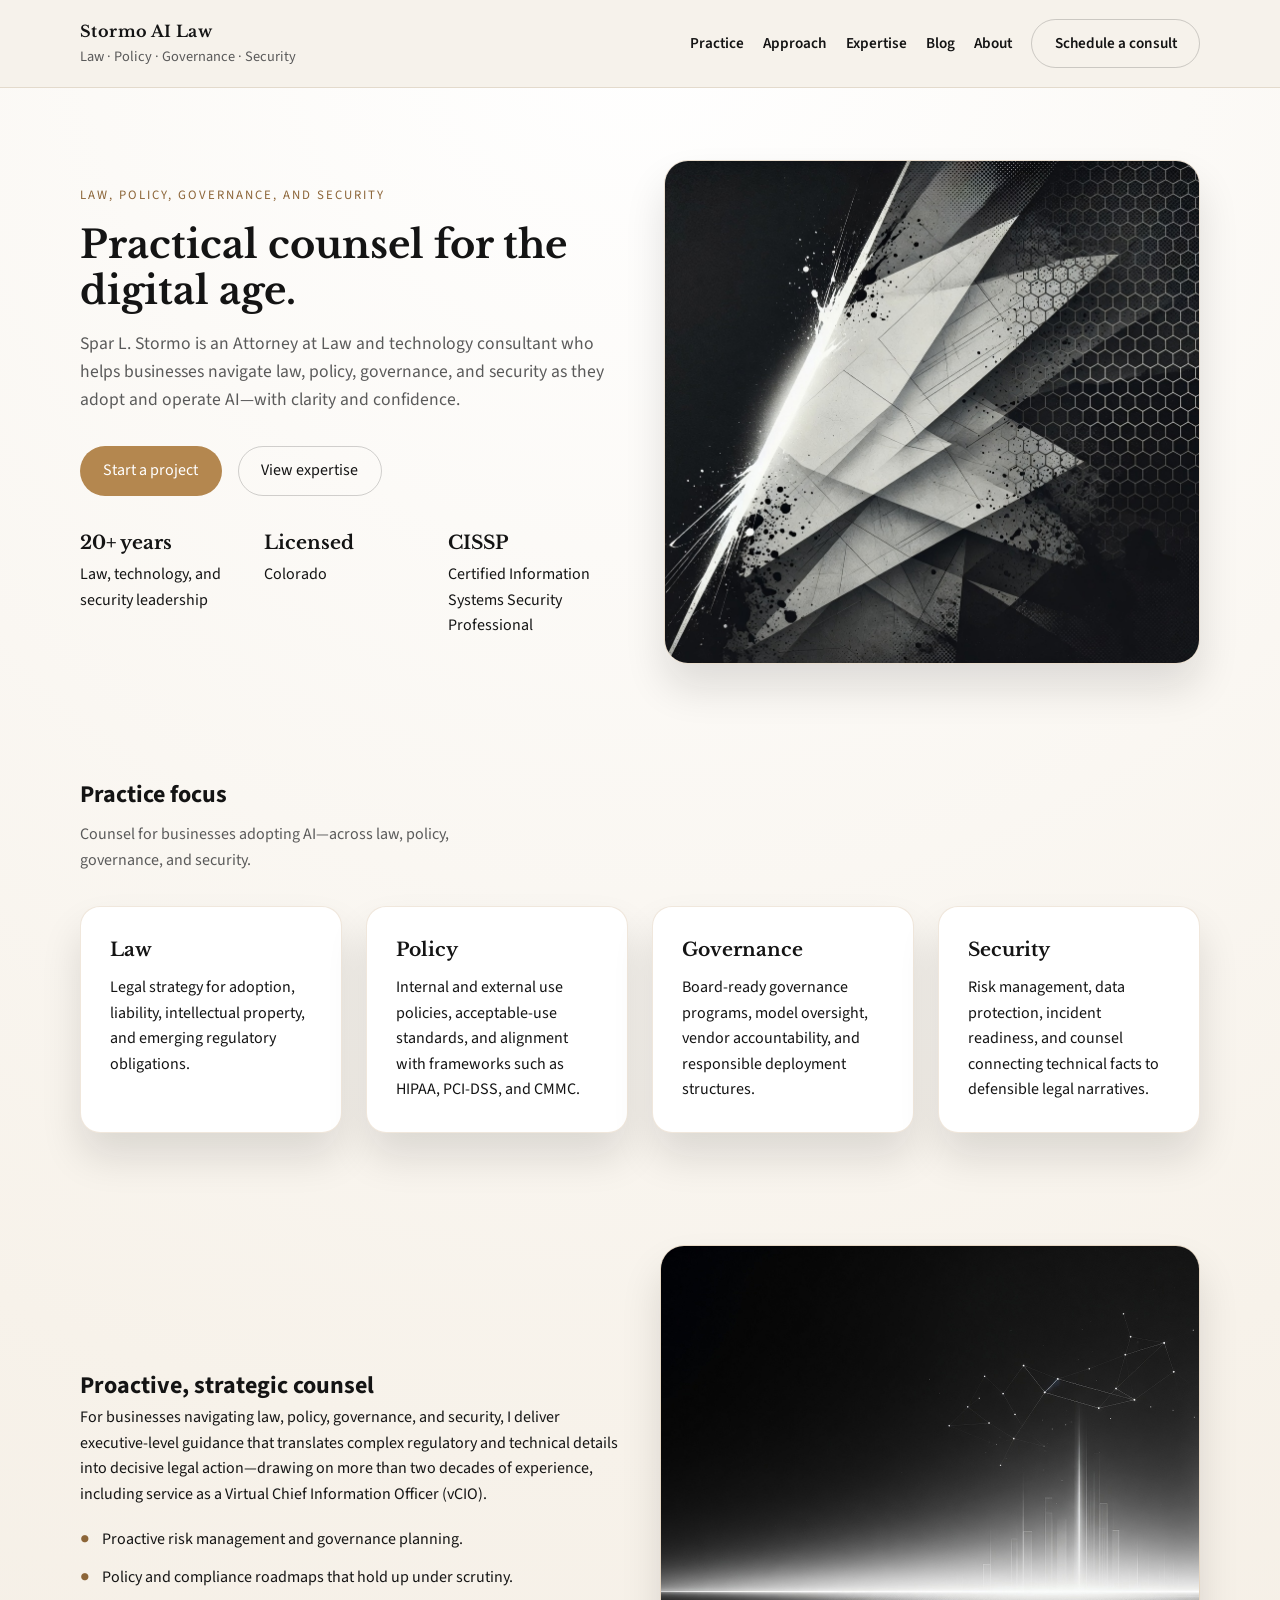
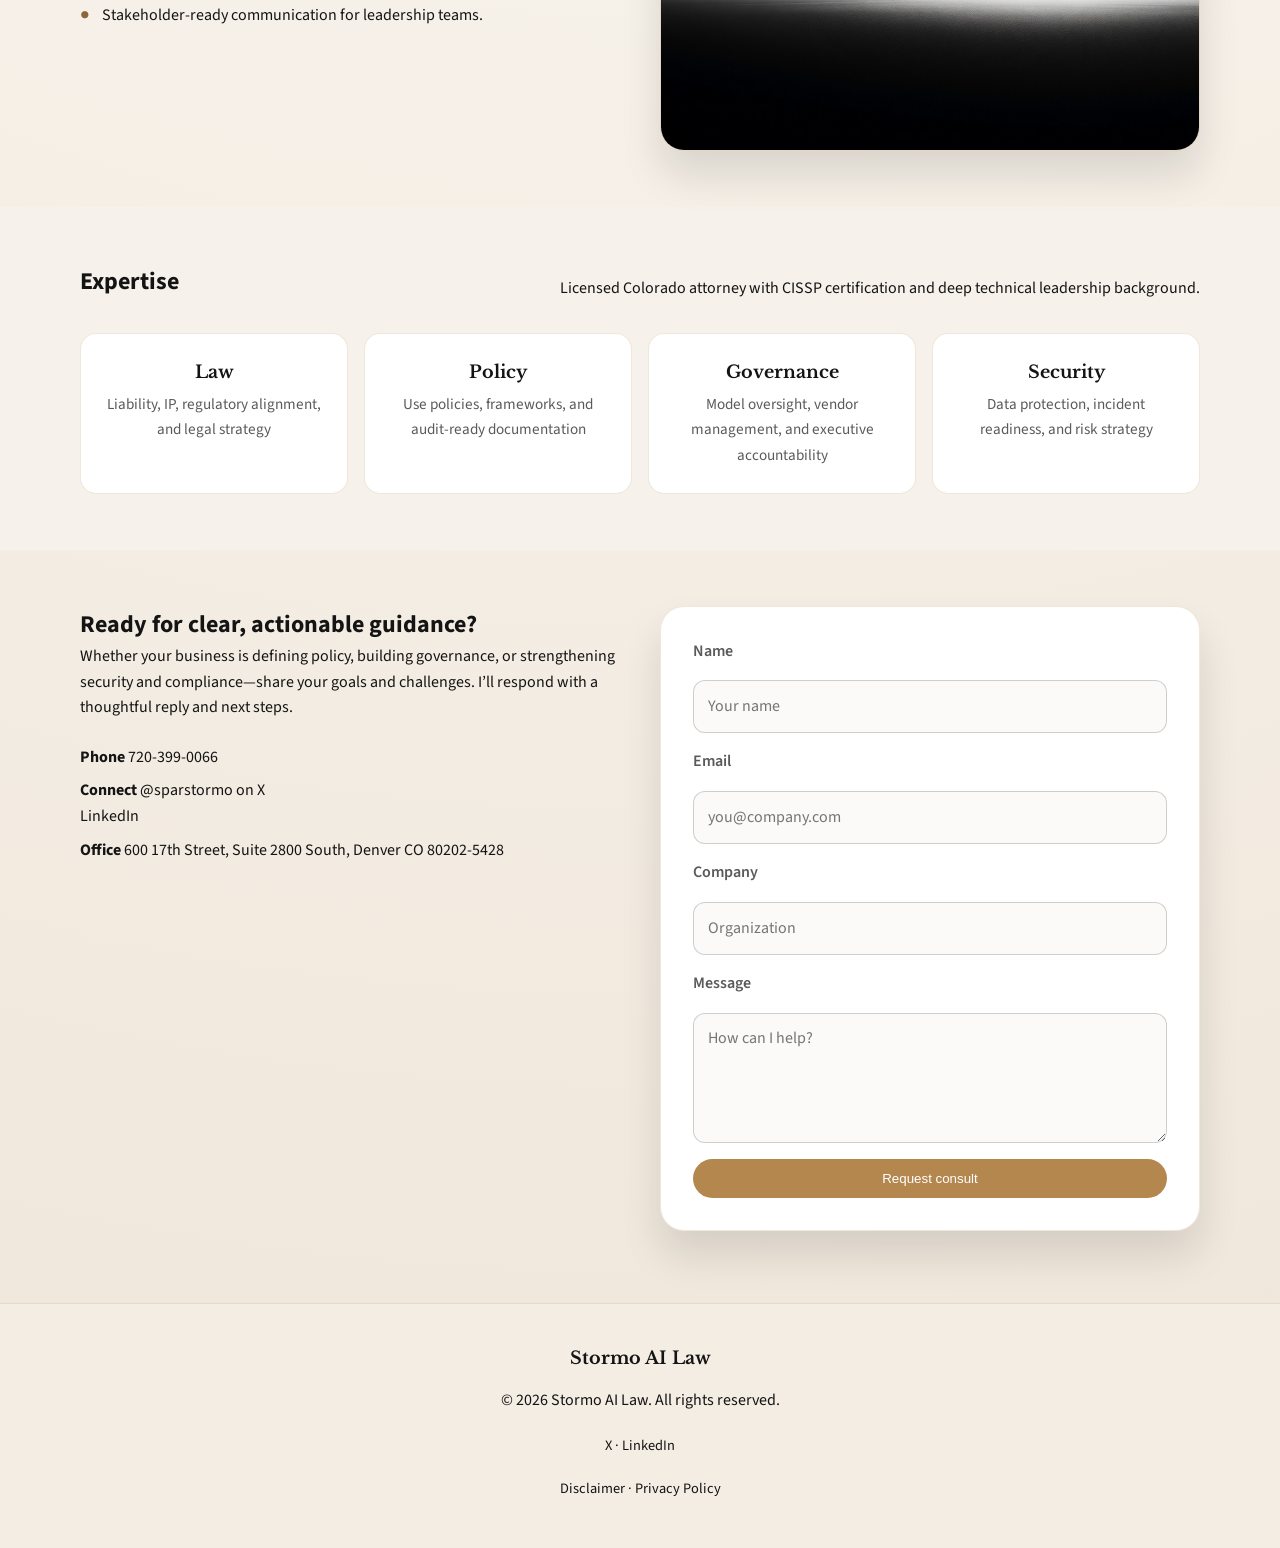
==== commit 2898959f: "Update hero highlight to law, technology, and security leadership." ====
--- a/index.html
+++ b/index.html
@@ -110,7 +110,7 @@
             <div class="hero-highlights">
               <div>
                 <h3>20+ years</h3>
-                <p>Technology and security leadership</p>
+                <p>Law, technology, and security leadership</p>
               </div>
               <div>
                 <h3>Licensed</h3>
